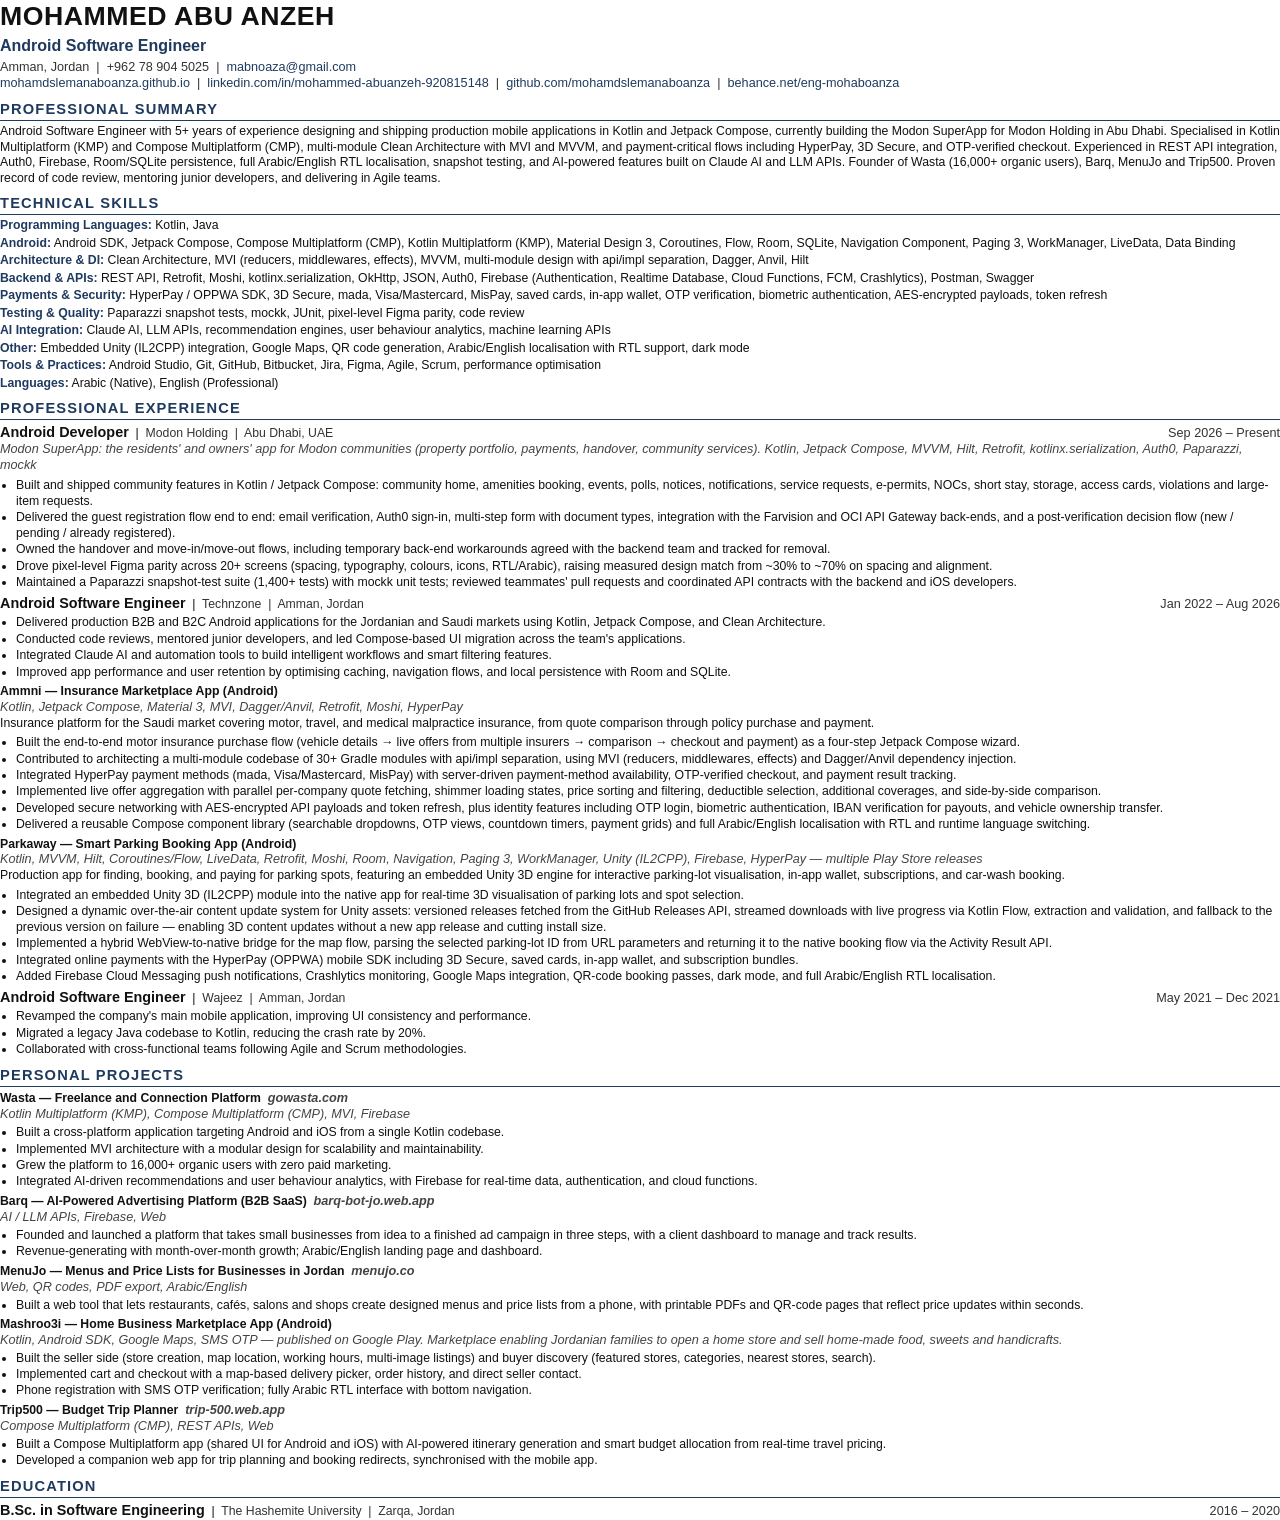
==== cv.html @ fe4af62a "Add Modon Holding role, SuperApp project, and regenerated CV Co-Authored-By: Claude Fable 5.1 <norep" ====
<!doctype html>
<html lang="en">
<head>
<meta charset="utf-8">
<title>Mohammed Abu Anzeh — CV</title>
<style>
@page{size:A4;margin:10mm 12mm}
*{box-sizing:border-box}
body{font-family:Carlito,Calibri,"Helvetica Neue",Arial,sans-serif;font-size:9.2pt;line-height:1.26;color:#111;margin:0}
h1{font-size:20pt;margin:0;letter-spacing:.02em}
.sub{font-size:12pt;font-weight:600;color:#1f3a5f;margin:2px 0 4px}
.contact{font-size:9.5pt;color:#333}
.contact a{color:#1f3a5f;text-decoration:none}
h2{font-size:11pt;text-transform:uppercase;letter-spacing:.08em;color:#1f3a5f;border-bottom:1.2px solid #1f3a5f;padding-bottom:2px;margin:8px 0 3px}
p{margin:0 0 4px}
ul{margin:2px 0 4px;padding-left:16px}
li{margin:0 0 1px}
.row{display:flex;justify-content:space-between;align-items:baseline;gap:12px}
.role{font-weight:700;font-size:10.8pt}
.org{color:#333}
.date{white-space:nowrap;color:#333;font-size:9.5pt}
.proj{margin-top:4px}
.proj .name{font-weight:700}
.stack{font-style:italic;color:#444;font-size:9.5pt}
.skills p{margin:0 0 2px}
.skills b{color:#1f3a5f}
.avoid{break-inside:auto}.row,.name,h2{break-after:avoid}
</style>
</head>
<body>

<h1>MOHAMMED ABU ANZEH</h1>
<div class="sub">Android Software Engineer</div>
<div class="contact">Amman, Jordan &nbsp;|&nbsp; +962 78 904 5025 &nbsp;|&nbsp; <a href="mailto:mabnoaza@gmail.com">mabnoaza@gmail.com</a><br>
<a href="https://mohamdslemanaboanza.github.io">mohamdslemanaboanza.github.io</a> &nbsp;|&nbsp; <a href="https://linkedin.com/in/mohammed-abuanzeh-920815148">linkedin.com/in/mohammed-abuanzeh-920815148</a> &nbsp;|&nbsp; <a href="https://github.com/mohamdslemanaboanza">github.com/mohamdslemanaboanza</a> &nbsp;|&nbsp; <a href="https://behance.net/eng-mohaboanza">behance.net/eng-mohaboanza</a></div>

<h2>Professional Summary</h2>
<p>Android Software Engineer with 5+ years of experience designing and shipping production mobile applications in Kotlin and Jetpack Compose, currently building the Modon SuperApp for Modon Holding in Abu Dhabi. Specialised in Kotlin Multiplatform (KMP) and Compose Multiplatform (CMP), multi-module Clean Architecture with MVI and MVVM, and payment-critical flows including HyperPay, 3D Secure, and OTP-verified checkout. Experienced in REST API integration, Auth0, Firebase, Room/SQLite persistence, full Arabic/English RTL localisation, snapshot testing, and AI-powered features built on Claude AI and LLM APIs. Founder of Wasta (16,000+ organic users), Barq, MenuJo and Trip500. Proven record of code review, mentoring junior developers, and delivering in Agile teams.</p>

<h2>Technical Skills</h2>
<div class="skills">
<p><b>Programming Languages:</b> Kotlin, Java</p>
<p><b>Android:</b> Android SDK, Jetpack Compose, Compose Multiplatform (CMP), Kotlin Multiplatform (KMP), Material Design 3, Coroutines, Flow, Room, SQLite, Navigation Component, Paging 3, WorkManager, LiveData, Data Binding</p>
<p><b>Architecture &amp; DI:</b> Clean Architecture, MVI (reducers, middlewares, effects), MVVM, multi-module design with api/impl separation, Dagger, Anvil, Hilt</p>
<p><b>Backend &amp; APIs:</b> REST API, Retrofit, Moshi, kotlinx.serialization, OkHttp, JSON, Auth0, Firebase (Authentication, Realtime Database, Cloud Functions, FCM, Crashlytics), Postman, Swagger</p>
<p><b>Payments &amp; Security:</b> HyperPay / OPPWA SDK, 3D Secure, mada, Visa/Mastercard, MisPay, saved cards, in-app wallet, OTP verification, biometric authentication, AES-encrypted payloads, token refresh</p>
<p><b>Testing &amp; Quality:</b> Paparazzi snapshot tests, mockk, JUnit, pixel-level Figma parity, code review</p>
<p><b>AI Integration:</b> Claude AI, LLM APIs, recommendation engines, user behaviour analytics, machine learning APIs</p>
<p><b>Other:</b> Embedded Unity (IL2CPP) integration, Google Maps, QR code generation, Arabic/English localisation with RTL support, dark mode</p>
<p><b>Tools &amp; Practices:</b> Android Studio, Git, GitHub, Bitbucket, Jira, Figma, Agile, Scrum, performance optimisation</p>
<p><b>Languages:</b> Arabic (Native), English (Professional)</p>
</div>

<h2>Professional Experience</h2>

<div class="avoid">
<div class="row"><span><span class="role">Android Developer</span> &nbsp;|&nbsp; <span class="org">Modon Holding &nbsp;|&nbsp; Abu Dhabi, UAE</span></span><span class="date">Sep 2026 – Present</span></div>
<p class="stack">Modon SuperApp: the residents' and owners' app for Modon communities (property portfolio, payments, handover, community services). Kotlin, Jetpack Compose, MVVM, Hilt, Retrofit, kotlinx.serialization, Auth0, Paparazzi, mockk</p>
<ul>
<li>Built and shipped community features in Kotlin / Jetpack Compose: community home, amenities booking, events, polls, notices, notifications, service requests, e-permits, NOCs, short stay, storage, access cards, violations and large-item requests.</li>
<li>Delivered the guest registration flow end to end: email verification, Auth0 sign-in, multi-step form with document types, integration with the Farvision and OCI API Gateway back-ends, and a post-verification decision flow (new / pending / already registered).</li>
<li>Owned the handover and move-in/move-out flows, including temporary back-end workarounds agreed with the backend team and tracked for removal.</li>
<li>Drove pixel-level Figma parity across 20+ screens (spacing, typography, colours, icons, RTL/Arabic), raising measured design match from ~30% to ~70% on spacing and alignment.</li>
<li>Maintained a Paparazzi snapshot-test suite (1,400+ tests) with mockk unit tests; reviewed teammates' pull requests and coordinated API contracts with the backend and iOS developers.</li>
</ul>
</div>

<div class="avoid">
<div class="row"><span><span class="role">Android Software Engineer</span> &nbsp;|&nbsp; <span class="org">Technzone &nbsp;|&nbsp; Amman, Jordan</span></span><span class="date">Jan 2022 – Aug 2026</span></div>
<ul>
<li>Delivered production B2B and B2C Android applications for the Jordanian and Saudi markets using Kotlin, Jetpack Compose, and Clean Architecture.</li>
<li>Conducted code reviews, mentored junior developers, and led Compose-based UI migration across the team's applications.</li>
<li>Integrated Claude AI and automation tools to build intelligent workflows and smart filtering features.</li>
<li>Improved app performance and user retention by optimising caching, navigation flows, and local persistence with Room and SQLite.</li>
</ul>
</div>

<div class="proj avoid">
<div class="name">Ammni — Insurance Marketplace App (Android)</div>
<div class="stack">Kotlin, Jetpack Compose, Material 3, MVI, Dagger/Anvil, Retrofit, Moshi, HyperPay</div>
<p>Insurance platform for the Saudi market covering motor, travel, and medical malpractice insurance, from quote comparison through policy purchase and payment.</p>
<ul>
<li>Built the end-to-end motor insurance purchase flow (vehicle details → live offers from multiple insurers → comparison → checkout and payment) as a four-step Jetpack Compose wizard.</li>
<li>Contributed to architecting a multi-module codebase of 30+ Gradle modules with api/impl separation, using MVI (reducers, middlewares, effects) and Dagger/Anvil dependency injection.</li>
<li>Integrated HyperPay payment methods (mada, Visa/Mastercard, MisPay) with server-driven payment-method availability, OTP-verified checkout, and payment result tracking.</li>
<li>Implemented live offer aggregation with parallel per-company quote fetching, shimmer loading states, price sorting and filtering, deductible selection, additional coverages, and side-by-side comparison.</li>
<li>Developed secure networking with AES-encrypted API payloads and token refresh, plus identity features including OTP login, biometric authentication, IBAN verification for payouts, and vehicle ownership transfer.</li>
<li>Delivered a reusable Compose component library (searchable dropdowns, OTP views, countdown timers, payment grids) and full Arabic/English localisation with RTL and runtime language switching.</li>
</ul>
</div>

<div class="proj avoid">
<div class="name">Parkaway — Smart Parking Booking App (Android)</div>
<div class="stack">Kotlin, MVVM, Hilt, Coroutines/Flow, LiveData, Retrofit, Moshi, Room, Navigation, Paging 3, WorkManager, Unity (IL2CPP), Firebase, HyperPay — multiple Play Store releases</div>
<p>Production app for finding, booking, and paying for parking spots, featuring an embedded Unity 3D engine for interactive parking-lot visualisation, in-app wallet, subscriptions, and car-wash booking.</p>
<ul>
<li>Integrated an embedded Unity 3D (IL2CPP) module into the native app for real-time 3D visualisation of parking lots and spot selection.</li>
<li>Designed a dynamic over-the-air content update system for Unity assets: versioned releases fetched from the GitHub Releases API, streamed downloads with live progress via Kotlin Flow, extraction and validation, and fallback to the previous version on failure — enabling 3D content updates without a new app release and cutting install size.</li>
<li>Implemented a hybrid WebView-to-native bridge for the map flow, parsing the selected parking-lot ID from URL parameters and returning it to the native booking flow via the Activity Result API.</li>
<li>Integrated online payments with the HyperPay (OPPWA) mobile SDK including 3D Secure, saved cards, in-app wallet, and subscription bundles.</li>
<li>Added Firebase Cloud Messaging push notifications, Crashlytics monitoring, Google Maps integration, QR-code booking passes, dark mode, and full Arabic/English RTL localisation.</li>
</ul>
</div>

<div class="avoid">
<div class="row"><span><span class="role">Android Software Engineer</span> &nbsp;|&nbsp; <span class="org">Wajeez &nbsp;|&nbsp; Amman, Jordan</span></span><span class="date">May 2021 – Dec 2021</span></div>
<ul>
<li>Revamped the company's main mobile application, improving UI consistency and performance.</li>
<li>Migrated a legacy Java codebase to Kotlin, reducing the crash rate by 20%.</li>
<li>Collaborated with cross-functional teams following Agile and Scrum methodologies.</li>
</ul>
</div>

<h2>Personal Projects</h2>

<div class="proj avoid">
<div class="name">Wasta — Freelance and Connection Platform &nbsp;<span class="stack">gowasta.com</span></div>
<div class="stack">Kotlin Multiplatform (KMP), Compose Multiplatform (CMP), MVI, Firebase</div>
<ul>
<li>Built a cross-platform application targeting Android and iOS from a single Kotlin codebase.</li>
<li>Implemented MVI architecture with a modular design for scalability and maintainability.</li>
<li>Grew the platform to 16,000+ organic users with zero paid marketing.</li>
<li>Integrated AI-driven recommendations and user behaviour analytics, with Firebase for real-time data, authentication, and cloud functions.</li>
</ul>
</div>

<div class="proj avoid">
<div class="name">Barq — AI-Powered Advertising Platform (B2B SaaS) &nbsp;<span class="stack">barq-bot-jo.web.app</span></div>
<div class="stack">AI / LLM APIs, Firebase, Web</div>
<ul>
<li>Founded and launched a platform that takes small businesses from idea to a finished ad campaign in three steps, with a client dashboard to manage and track results.</li>
<li>Revenue-generating with month-over-month growth; Arabic/English landing page and dashboard.</li>
</ul>
</div>

<div class="proj avoid">
<div class="name">MenuJo — Menus and Price Lists for Businesses in Jordan &nbsp;<span class="stack">menujo.co</span></div>
<div class="stack">Web, QR codes, PDF export, Arabic/English</div>
<ul>
<li>Built a web tool that lets restaurants, cafés, salons and shops create designed menus and price lists from a phone, with printable PDFs and QR-code pages that reflect price updates within seconds.</li>
</ul>
</div>

<div class="proj avoid">
<div class="name">Mashroo3i — Home Business Marketplace App (Android)</div>
<div class="stack">Kotlin, Android SDK, Google Maps, SMS OTP — published on Google Play. Marketplace enabling Jordanian families to open a home store and sell home-made food, sweets and handicrafts.</div>
<ul>
<li>Built the seller side (store creation, map location, working hours, multi-image listings) and buyer discovery (featured stores, categories, nearest stores, search).</li>
<li>Implemented cart and checkout with a map-based delivery picker, order history, and direct seller contact.</li>
<li>Phone registration with SMS OTP verification; fully Arabic RTL interface with bottom navigation.</li>
</ul>
</div>

<div class="proj avoid">
<div class="name">Trip500 — Budget Trip Planner &nbsp;<span class="stack">trip-500.web.app</span></div>
<div class="stack">Compose Multiplatform (CMP), REST APIs, Web</div>
<ul>
<li>Built a Compose Multiplatform app (shared UI for Android and iOS) with AI-powered itinerary generation and smart budget allocation from real-time travel pricing.</li>
<li>Developed a companion web app for trip planning and booking redirects, synchronised with the mobile app.</li>
</ul>
</div>

<h2>Education</h2>
<div class="row"><span><span class="role">B.Sc. in Software Engineering</span> &nbsp;|&nbsp; <span class="org">The Hashemite University &nbsp;|&nbsp; Zarqa, Jordan</span></span><span class="date">2016 – 2020</span></div>

</body>
</html>
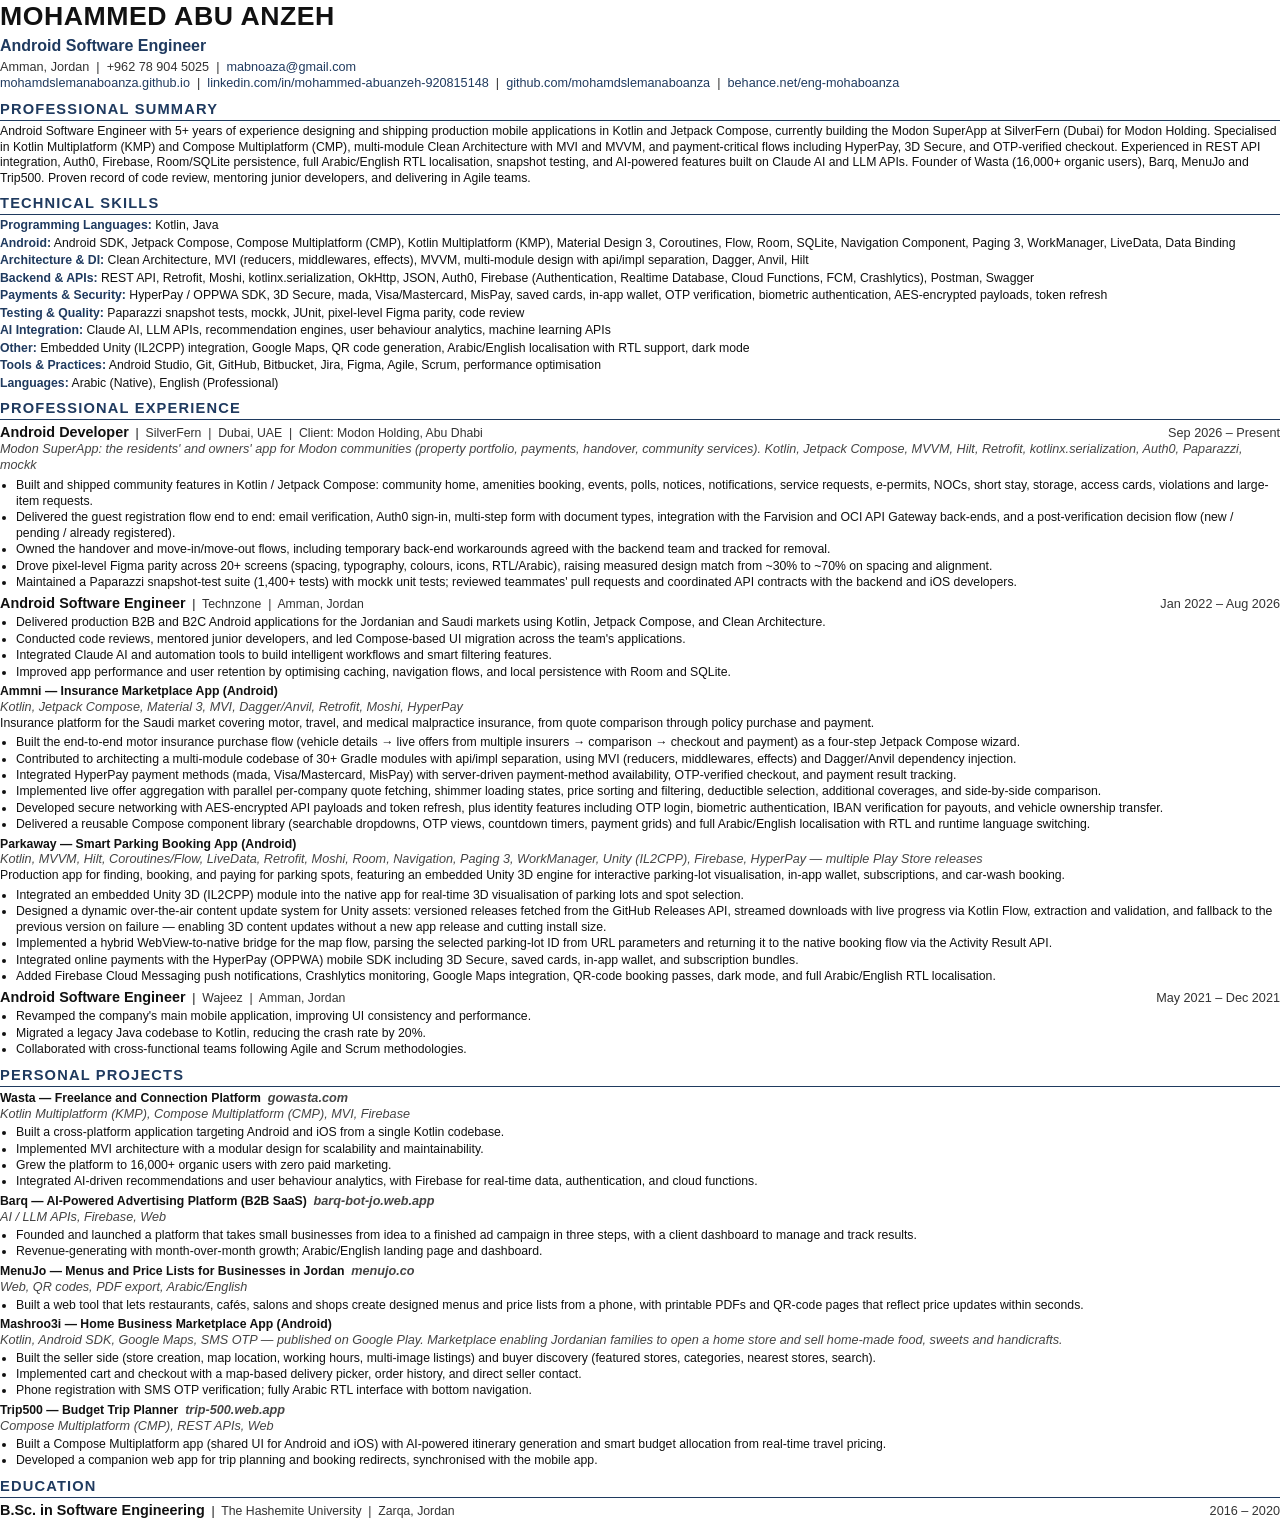
==== commit a3f4f3d1: "Employer is SilverFern (Dubai), Modon Holding is the client Co-Authored-By: Claude Fable 5.1 <norepl" ====
--- a/cv.html
+++ b/cv.html
@@ -35,7 +35,7 @@
 <a href="https://mohamdslemanaboanza.github.io">mohamdslemanaboanza.github.io</a> &nbsp;|&nbsp; <a href="https://linkedin.com/in/mohammed-abuanzeh-920815148">linkedin.com/in/mohammed-abuanzeh-920815148</a> &nbsp;|&nbsp; <a href="https://github.com/mohamdslemanaboanza">github.com/mohamdslemanaboanza</a> &nbsp;|&nbsp; <a href="https://behance.net/eng-mohaboanza">behance.net/eng-mohaboanza</a></div>
 
 <h2>Professional Summary</h2>
-<p>Android Software Engineer with 5+ years of experience designing and shipping production mobile applications in Kotlin and Jetpack Compose, currently building the Modon SuperApp for Modon Holding in Abu Dhabi. Specialised in Kotlin Multiplatform (KMP) and Compose Multiplatform (CMP), multi-module Clean Architecture with MVI and MVVM, and payment-critical flows including HyperPay, 3D Secure, and OTP-verified checkout. Experienced in REST API integration, Auth0, Firebase, Room/SQLite persistence, full Arabic/English RTL localisation, snapshot testing, and AI-powered features built on Claude AI and LLM APIs. Founder of Wasta (16,000+ organic users), Barq, MenuJo and Trip500. Proven record of code review, mentoring junior developers, and delivering in Agile teams.</p>
+<p>Android Software Engineer with 5+ years of experience designing and shipping production mobile applications in Kotlin and Jetpack Compose, currently building the Modon SuperApp at SilverFern (Dubai) for Modon Holding. Specialised in Kotlin Multiplatform (KMP) and Compose Multiplatform (CMP), multi-module Clean Architecture with MVI and MVVM, and payment-critical flows including HyperPay, 3D Secure, and OTP-verified checkout. Experienced in REST API integration, Auth0, Firebase, Room/SQLite persistence, full Arabic/English RTL localisation, snapshot testing, and AI-powered features built on Claude AI and LLM APIs. Founder of Wasta (16,000+ organic users), Barq, MenuJo and Trip500. Proven record of code review, mentoring junior developers, and delivering in Agile teams.</p>
 
 <h2>Technical Skills</h2>
 <div class="skills">
@@ -54,7 +54,7 @@
 <h2>Professional Experience</h2>
 
 <div class="avoid">
-<div class="row"><span><span class="role">Android Developer</span> &nbsp;|&nbsp; <span class="org">Modon Holding &nbsp;|&nbsp; Abu Dhabi, UAE</span></span><span class="date">Sep 2026 – Present</span></div>
+<div class="row"><span><span class="role">Android Developer</span> &nbsp;|&nbsp; <span class="org">SilverFern &nbsp;|&nbsp; Dubai, UAE &nbsp;|&nbsp; Client: Modon Holding, Abu Dhabi</span></span><span class="date">Sep 2026 – Present</span></div>
 <p class="stack">Modon SuperApp: the residents' and owners' app for Modon communities (property portfolio, payments, handover, community services). Kotlin, Jetpack Compose, MVVM, Hilt, Retrofit, kotlinx.serialization, Auth0, Paparazzi, mockk</p>
 <ul>
 <li>Built and shipped community features in Kotlin / Jetpack Compose: community home, amenities booking, events, polls, notices, notifications, service requests, e-permits, NOCs, short stay, storage, access cards, violations and large-item requests.</li>
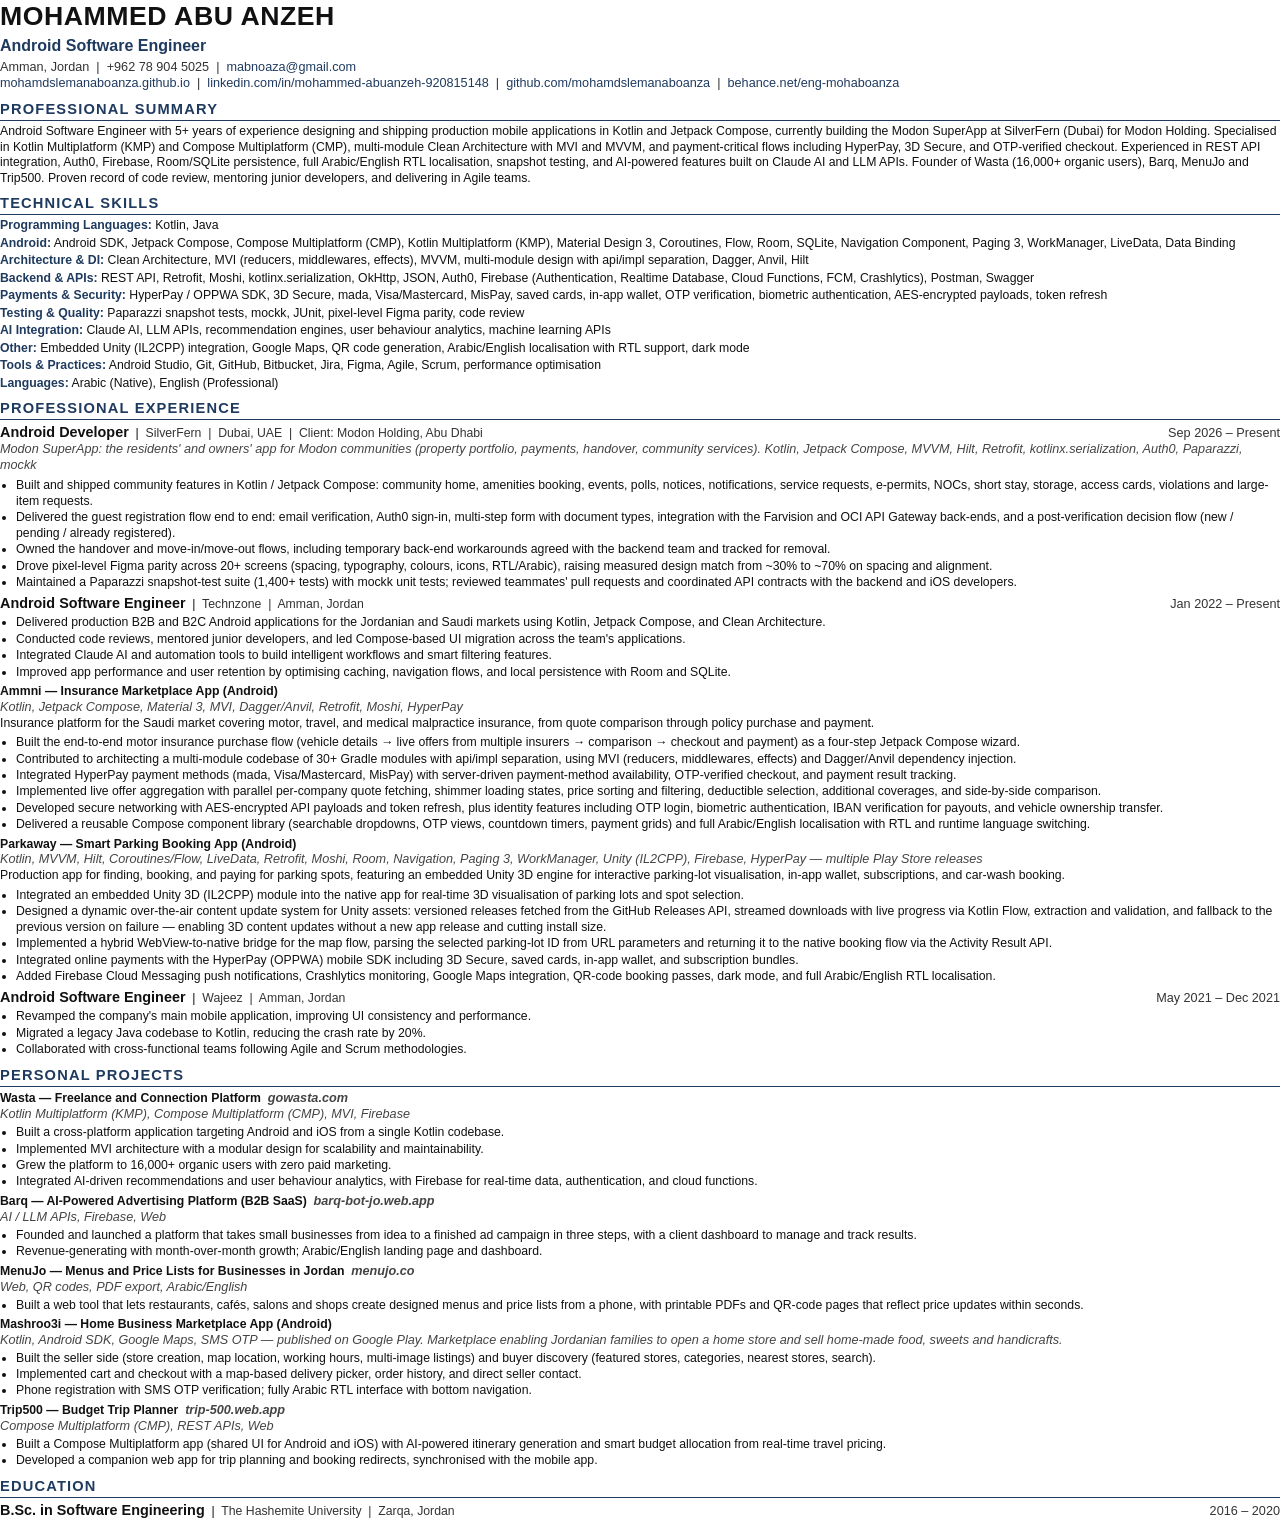
==== commit 477b1987: "Technzone role is ongoing Co-Authored-By: Claude Fable 5.1 <noreply@anthropic.com>" ====
--- a/cv.html
+++ b/cv.html
@@ -66,7 +66,7 @@
 </div>
 
 <div class="avoid">
-<div class="row"><span><span class="role">Android Software Engineer</span> &nbsp;|&nbsp; <span class="org">Technzone &nbsp;|&nbsp; Amman, Jordan</span></span><span class="date">Jan 2022 – Aug 2026</span></div>
+<div class="row"><span><span class="role">Android Software Engineer</span> &nbsp;|&nbsp; <span class="org">Technzone &nbsp;|&nbsp; Amman, Jordan</span></span><span class="date">Jan 2022 – Present</span></div>
 <ul>
 <li>Delivered production B2B and B2C Android applications for the Jordanian and Saudi markets using Kotlin, Jetpack Compose, and Clean Architecture.</li>
 <li>Conducted code reviews, mentored junior developers, and led Compose-based UI migration across the team's applications.</li>
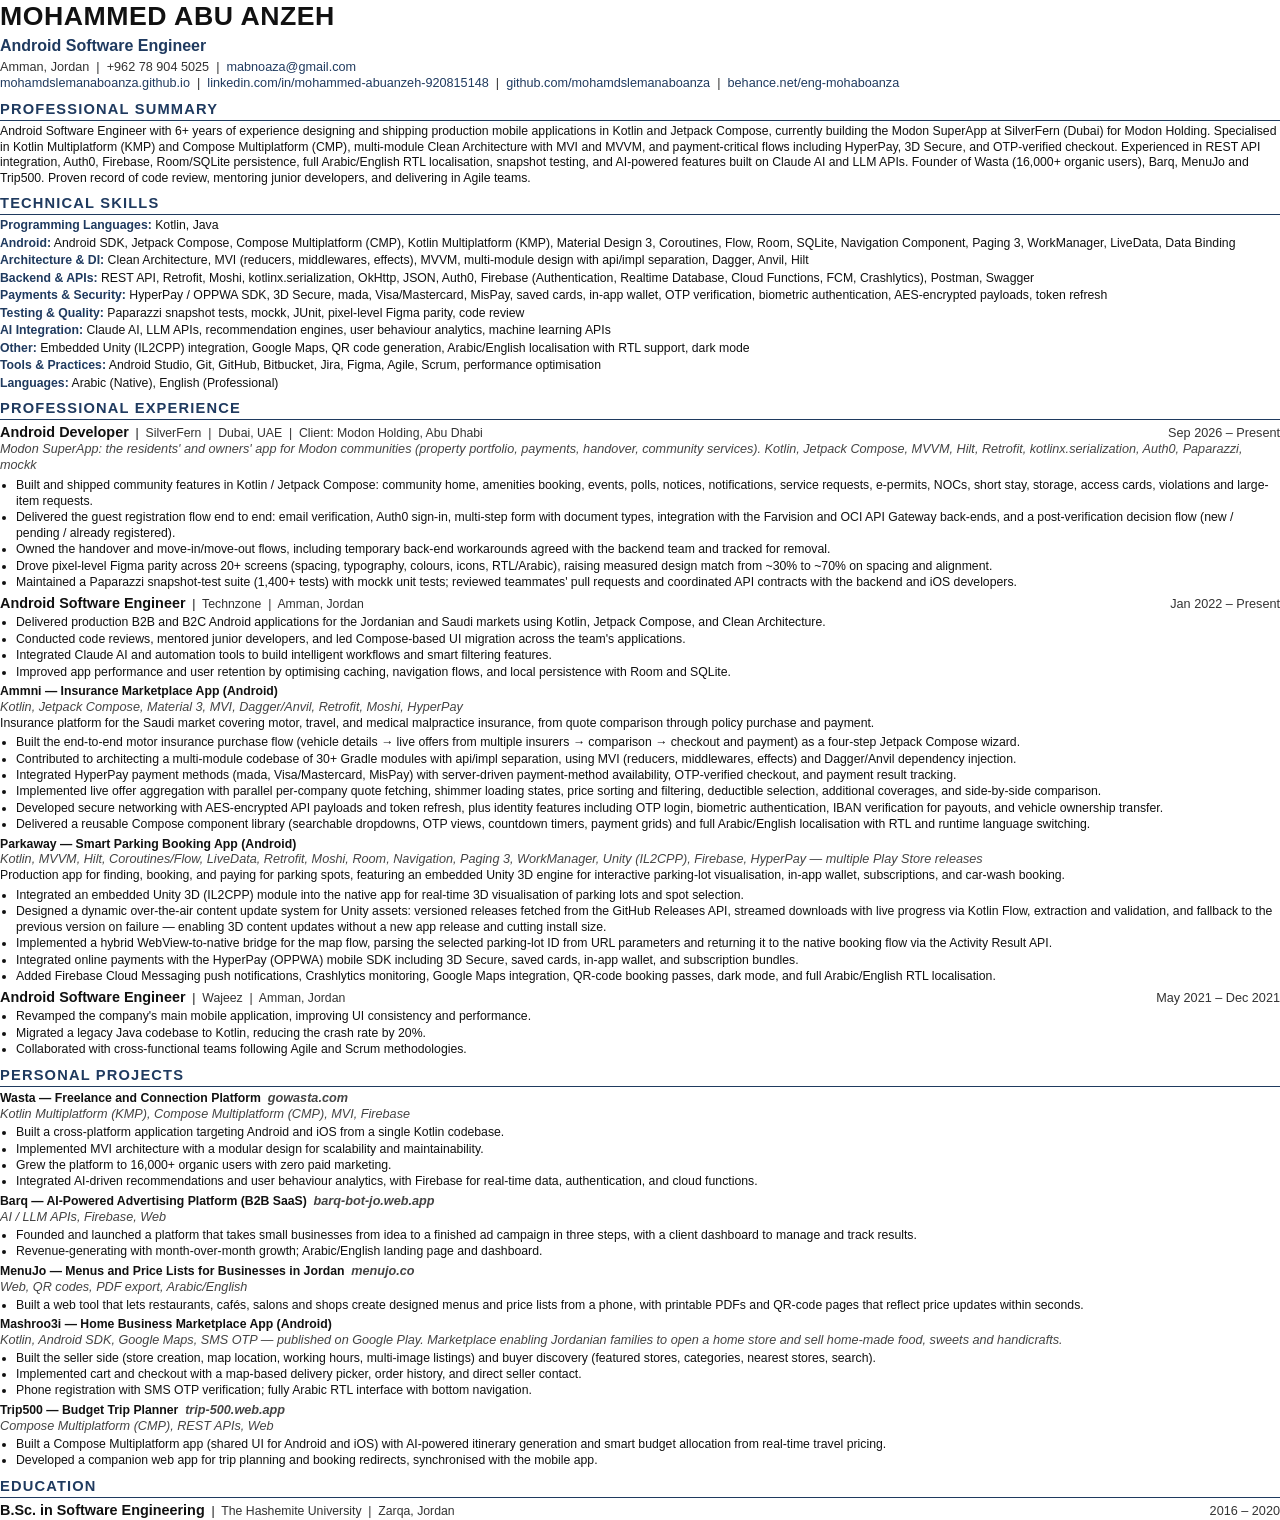
==== commit 96f1cac3: "Update experience to 6+ years on site and CV Co-Authored-By: Claude Opus 5.5 <noreply@anthropic.com>" ====
--- a/cv.html
+++ b/cv.html
@@ -35,7 +35,7 @@
 <a href="https://mohamdslemanaboanza.github.io">mohamdslemanaboanza.github.io</a> &nbsp;|&nbsp; <a href="https://linkedin.com/in/mohammed-abuanzeh-920815148">linkedin.com/in/mohammed-abuanzeh-920815148</a> &nbsp;|&nbsp; <a href="https://github.com/mohamdslemanaboanza">github.com/mohamdslemanaboanza</a> &nbsp;|&nbsp; <a href="https://behance.net/eng-mohaboanza">behance.net/eng-mohaboanza</a></div>
 
 <h2>Professional Summary</h2>
-<p>Android Software Engineer with 5+ years of experience designing and shipping production mobile applications in Kotlin and Jetpack Compose, currently building the Modon SuperApp at SilverFern (Dubai) for Modon Holding. Specialised in Kotlin Multiplatform (KMP) and Compose Multiplatform (CMP), multi-module Clean Architecture with MVI and MVVM, and payment-critical flows including HyperPay, 3D Secure, and OTP-verified checkout. Experienced in REST API integration, Auth0, Firebase, Room/SQLite persistence, full Arabic/English RTL localisation, snapshot testing, and AI-powered features built on Claude AI and LLM APIs. Founder of Wasta (16,000+ organic users), Barq, MenuJo and Trip500. Proven record of code review, mentoring junior developers, and delivering in Agile teams.</p>
+<p>Android Software Engineer with 6+ years of experience designing and shipping production mobile applications in Kotlin and Jetpack Compose, currently building the Modon SuperApp at SilverFern (Dubai) for Modon Holding. Specialised in Kotlin Multiplatform (KMP) and Compose Multiplatform (CMP), multi-module Clean Architecture with MVI and MVVM, and payment-critical flows including HyperPay, 3D Secure, and OTP-verified checkout. Experienced in REST API integration, Auth0, Firebase, Room/SQLite persistence, full Arabic/English RTL localisation, snapshot testing, and AI-powered features built on Claude AI and LLM APIs. Founder of Wasta (16,000+ organic users), Barq, MenuJo and Trip500. Proven record of code review, mentoring junior developers, and delivering in Agile teams.</p>
 
 <h2>Technical Skills</h2>
 <div class="skills">
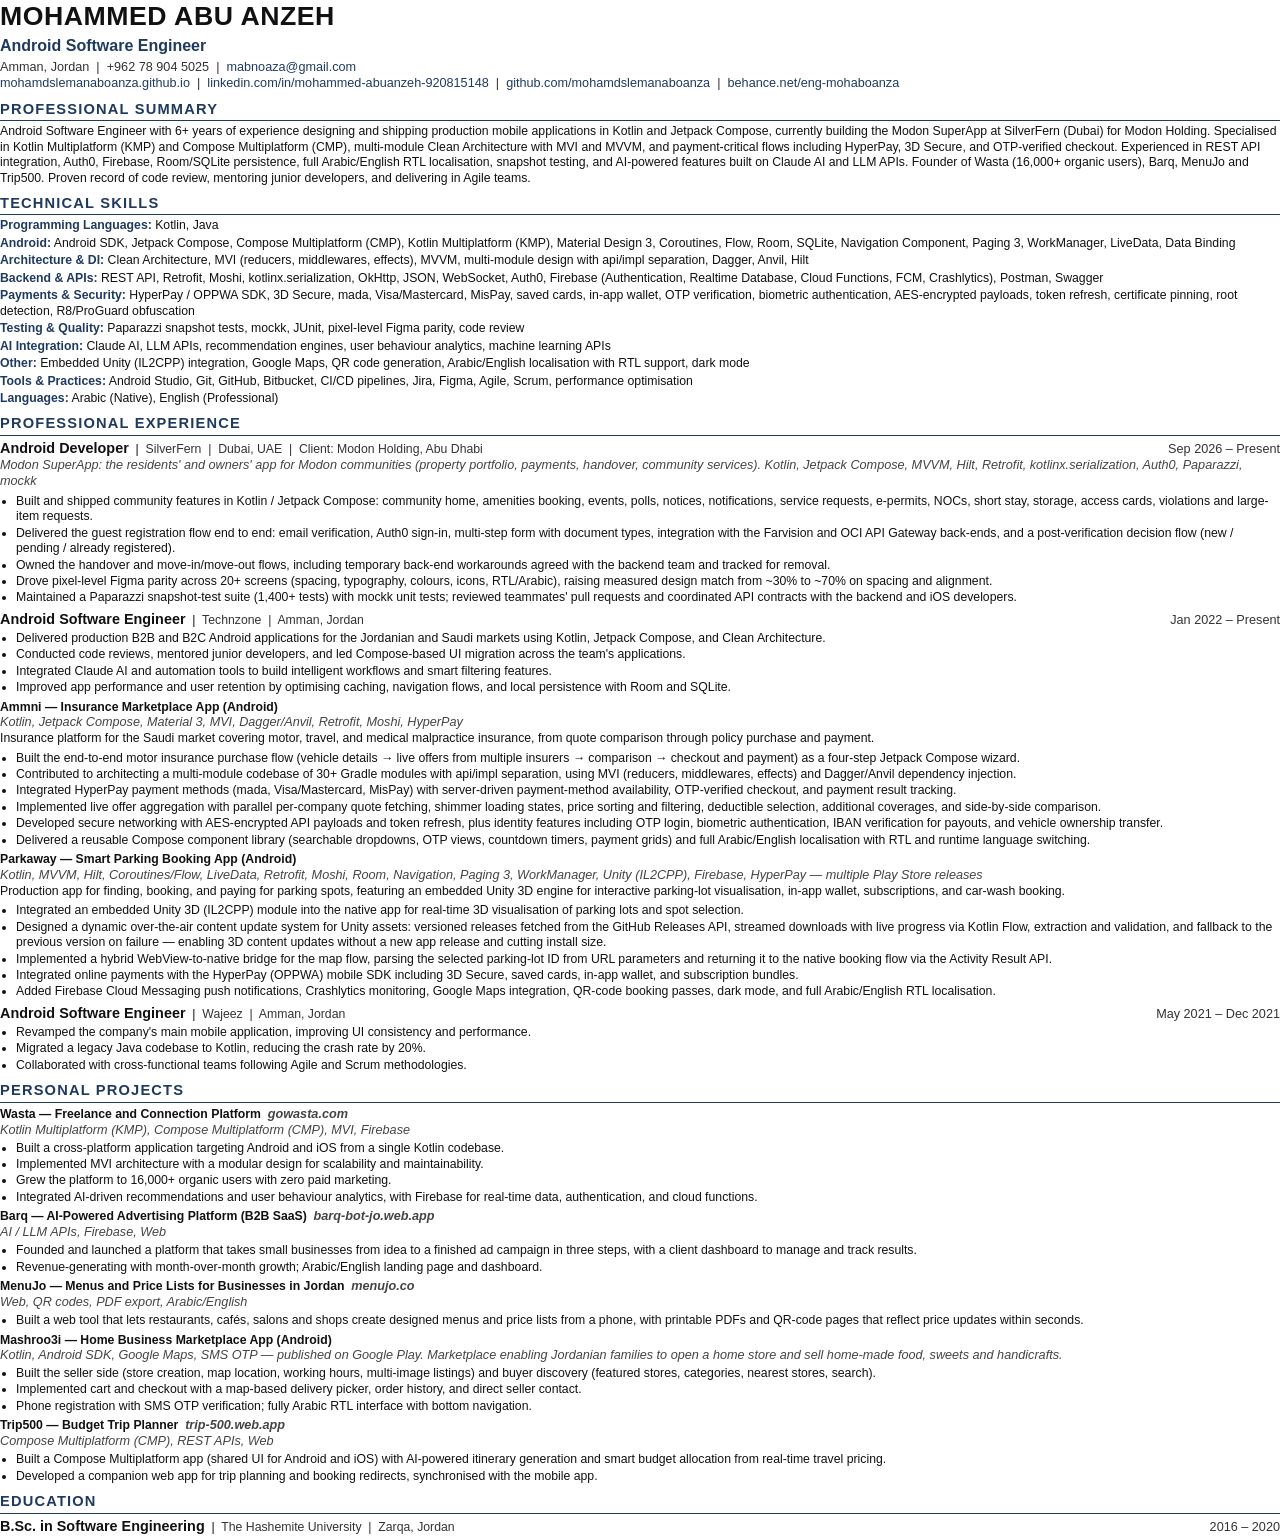
==== commit 2aca9f41: "Add WebSocket, CI/CD and app security skills to site and CV Co-Authored-By: Claude Opus 5.5 <noreply" ====
--- a/cv.html
+++ b/cv.html
@@ -42,12 +42,12 @@
 <p><b>Programming Languages:</b> Kotlin, Java</p>
 <p><b>Android:</b> Android SDK, Jetpack Compose, Compose Multiplatform (CMP), Kotlin Multiplatform (KMP), Material Design 3, Coroutines, Flow, Room, SQLite, Navigation Component, Paging 3, WorkManager, LiveData, Data Binding</p>
 <p><b>Architecture &amp; DI:</b> Clean Architecture, MVI (reducers, middlewares, effects), MVVM, multi-module design with api/impl separation, Dagger, Anvil, Hilt</p>
-<p><b>Backend &amp; APIs:</b> REST API, Retrofit, Moshi, kotlinx.serialization, OkHttp, JSON, Auth0, Firebase (Authentication, Realtime Database, Cloud Functions, FCM, Crashlytics), Postman, Swagger</p>
-<p><b>Payments &amp; Security:</b> HyperPay / OPPWA SDK, 3D Secure, mada, Visa/Mastercard, MisPay, saved cards, in-app wallet, OTP verification, biometric authentication, AES-encrypted payloads, token refresh</p>
+<p><b>Backend &amp; APIs:</b> REST API, Retrofit, Moshi, kotlinx.serialization, OkHttp, JSON, WebSocket, Auth0, Firebase (Authentication, Realtime Database, Cloud Functions, FCM, Crashlytics), Postman, Swagger</p>
+<p><b>Payments &amp; Security:</b> HyperPay / OPPWA SDK, 3D Secure, mada, Visa/Mastercard, MisPay, saved cards, in-app wallet, OTP verification, biometric authentication, AES-encrypted payloads, token refresh, certificate pinning, root detection, R8/ProGuard obfuscation</p>
 <p><b>Testing &amp; Quality:</b> Paparazzi snapshot tests, mockk, JUnit, pixel-level Figma parity, code review</p>
 <p><b>AI Integration:</b> Claude AI, LLM APIs, recommendation engines, user behaviour analytics, machine learning APIs</p>
 <p><b>Other:</b> Embedded Unity (IL2CPP) integration, Google Maps, QR code generation, Arabic/English localisation with RTL support, dark mode</p>
-<p><b>Tools &amp; Practices:</b> Android Studio, Git, GitHub, Bitbucket, Jira, Figma, Agile, Scrum, performance optimisation</p>
+<p><b>Tools &amp; Practices:</b> Android Studio, Git, GitHub, Bitbucket, CI/CD pipelines, Jira, Figma, Agile, Scrum, performance optimisation</p>
 <p><b>Languages:</b> Arabic (Native), English (Professional)</p>
 </div>
 
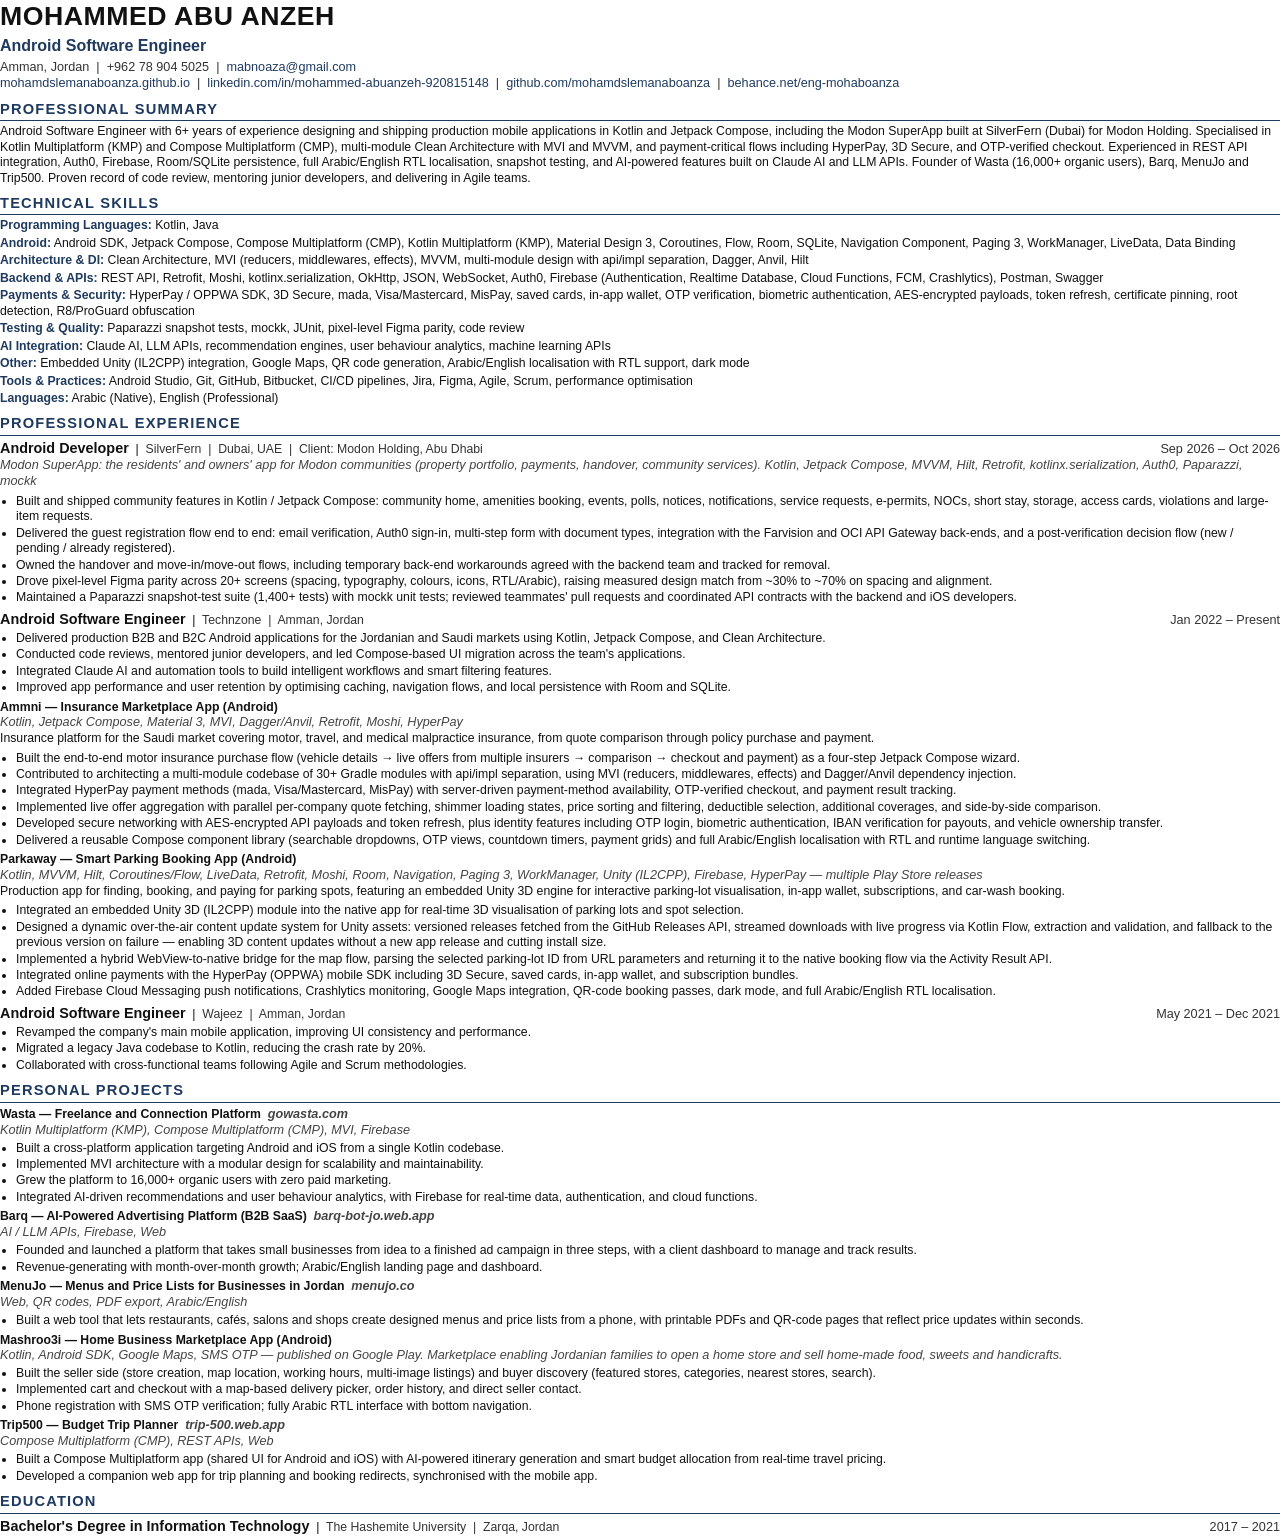
==== commit 6f5e9a7d: "Match LinkedIn: SilverFern ended Oct 2026, B.Sc. Information Technology 2017-2021 Co-Authored-By: Cl" ====
--- a/cv.html
+++ b/cv.html
@@ -35,7 +35,7 @@
 <a href="https://mohamdslemanaboanza.github.io">mohamdslemanaboanza.github.io</a> &nbsp;|&nbsp; <a href="https://linkedin.com/in/mohammed-abuanzeh-920815148">linkedin.com/in/mohammed-abuanzeh-920815148</a> &nbsp;|&nbsp; <a href="https://github.com/mohamdslemanaboanza">github.com/mohamdslemanaboanza</a> &nbsp;|&nbsp; <a href="https://behance.net/eng-mohaboanza">behance.net/eng-mohaboanza</a></div>
 
 <h2>Professional Summary</h2>
-<p>Android Software Engineer with 6+ years of experience designing and shipping production mobile applications in Kotlin and Jetpack Compose, currently building the Modon SuperApp at SilverFern (Dubai) for Modon Holding. Specialised in Kotlin Multiplatform (KMP) and Compose Multiplatform (CMP), multi-module Clean Architecture with MVI and MVVM, and payment-critical flows including HyperPay, 3D Secure, and OTP-verified checkout. Experienced in REST API integration, Auth0, Firebase, Room/SQLite persistence, full Arabic/English RTL localisation, snapshot testing, and AI-powered features built on Claude AI and LLM APIs. Founder of Wasta (16,000+ organic users), Barq, MenuJo and Trip500. Proven record of code review, mentoring junior developers, and delivering in Agile teams.</p>
+<p>Android Software Engineer with 6+ years of experience designing and shipping production mobile applications in Kotlin and Jetpack Compose, including the Modon SuperApp built at SilverFern (Dubai) for Modon Holding. Specialised in Kotlin Multiplatform (KMP) and Compose Multiplatform (CMP), multi-module Clean Architecture with MVI and MVVM, and payment-critical flows including HyperPay, 3D Secure, and OTP-verified checkout. Experienced in REST API integration, Auth0, Firebase, Room/SQLite persistence, full Arabic/English RTL localisation, snapshot testing, and AI-powered features built on Claude AI and LLM APIs. Founder of Wasta (16,000+ organic users), Barq, MenuJo and Trip500. Proven record of code review, mentoring junior developers, and delivering in Agile teams.</p>
 
 <h2>Technical Skills</h2>
 <div class="skills">
@@ -54,7 +54,7 @@
 <h2>Professional Experience</h2>
 
 <div class="avoid">
-<div class="row"><span><span class="role">Android Developer</span> &nbsp;|&nbsp; <span class="org">SilverFern &nbsp;|&nbsp; Dubai, UAE &nbsp;|&nbsp; Client: Modon Holding, Abu Dhabi</span></span><span class="date">Sep 2026 – Present</span></div>
+<div class="row"><span><span class="role">Android Developer</span> &nbsp;|&nbsp; <span class="org">SilverFern &nbsp;|&nbsp; Dubai, UAE &nbsp;|&nbsp; Client: Modon Holding, Abu Dhabi</span></span><span class="date">Sep 2026 – Oct 2026</span></div>
 <p class="stack">Modon SuperApp: the residents' and owners' app for Modon communities (property portfolio, payments, handover, community services). Kotlin, Jetpack Compose, MVVM, Hilt, Retrofit, kotlinx.serialization, Auth0, Paparazzi, mockk</p>
 <ul>
 <li>Built and shipped community features in Kotlin / Jetpack Compose: community home, amenities booking, events, polls, notices, notifications, service requests, e-permits, NOCs, short stay, storage, access cards, violations and large-item requests.</li>
@@ -161,7 +161,7 @@
 </div>
 
 <h2>Education</h2>
-<div class="row"><span><span class="role">B.Sc. in Software Engineering</span> &nbsp;|&nbsp; <span class="org">The Hashemite University &nbsp;|&nbsp; Zarqa, Jordan</span></span><span class="date">2016 – 2020</span></div>
+<div class="row"><span><span class="role">Bachelor's Degree in Information Technology</span> &nbsp;|&nbsp; <span class="org">The Hashemite University &nbsp;|&nbsp; Zarqa, Jordan</span></span><span class="date">2017 – 2021</span></div>
 
 </body>
 </html>
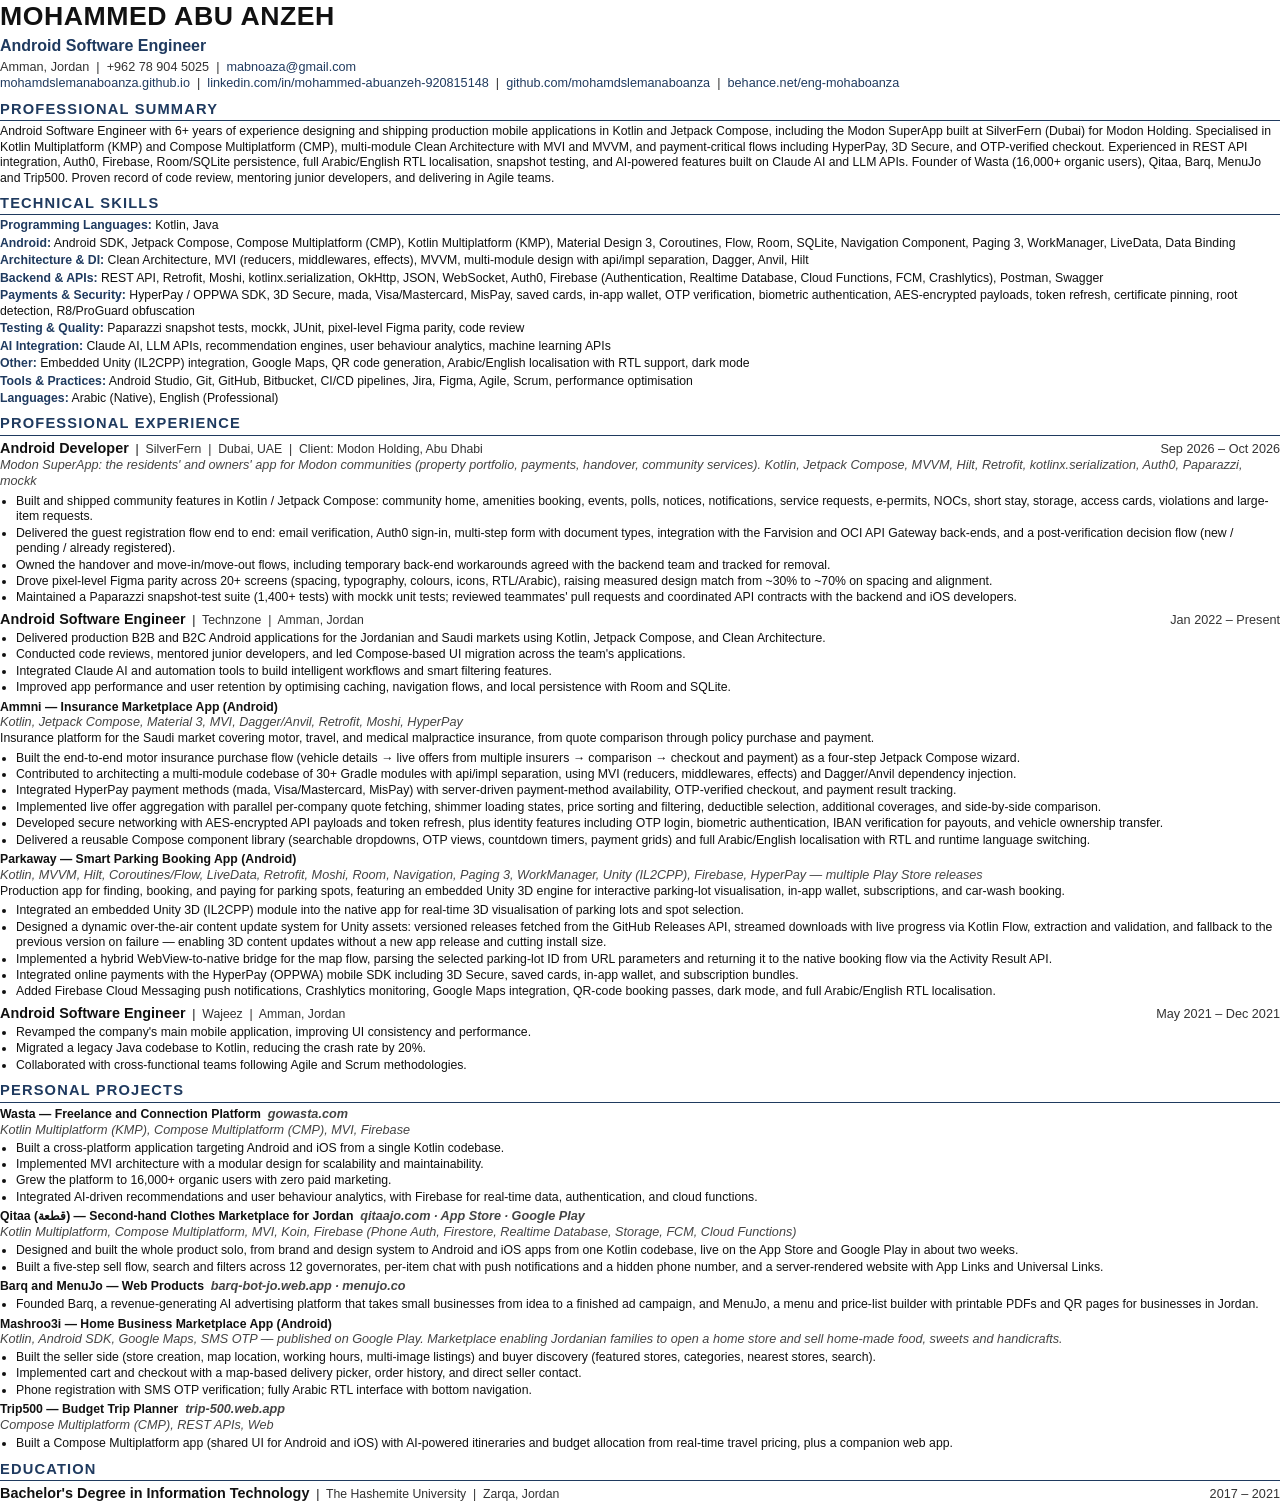
==== commit 1cb0c040: "Add Qitaa: product card, detail page with gallery (EN/AR), CV entry Co-Authored-By: Claude Opus 5.5 " ====
--- a/cv.html
+++ b/cv.html
@@ -35,7 +35,7 @@
 <a href="https://mohamdslemanaboanza.github.io">mohamdslemanaboanza.github.io</a> &nbsp;|&nbsp; <a href="https://linkedin.com/in/mohammed-abuanzeh-920815148">linkedin.com/in/mohammed-abuanzeh-920815148</a> &nbsp;|&nbsp; <a href="https://github.com/mohamdslemanaboanza">github.com/mohamdslemanaboanza</a> &nbsp;|&nbsp; <a href="https://behance.net/eng-mohaboanza">behance.net/eng-mohaboanza</a></div>
 
 <h2>Professional Summary</h2>
-<p>Android Software Engineer with 6+ years of experience designing and shipping production mobile applications in Kotlin and Jetpack Compose, including the Modon SuperApp built at SilverFern (Dubai) for Modon Holding. Specialised in Kotlin Multiplatform (KMP) and Compose Multiplatform (CMP), multi-module Clean Architecture with MVI and MVVM, and payment-critical flows including HyperPay, 3D Secure, and OTP-verified checkout. Experienced in REST API integration, Auth0, Firebase, Room/SQLite persistence, full Arabic/English RTL localisation, snapshot testing, and AI-powered features built on Claude AI and LLM APIs. Founder of Wasta (16,000+ organic users), Barq, MenuJo and Trip500. Proven record of code review, mentoring junior developers, and delivering in Agile teams.</p>
+<p>Android Software Engineer with 6+ years of experience designing and shipping production mobile applications in Kotlin and Jetpack Compose, including the Modon SuperApp built at SilverFern (Dubai) for Modon Holding. Specialised in Kotlin Multiplatform (KMP) and Compose Multiplatform (CMP), multi-module Clean Architecture with MVI and MVVM, and payment-critical flows including HyperPay, 3D Secure, and OTP-verified checkout. Experienced in REST API integration, Auth0, Firebase, Room/SQLite persistence, full Arabic/English RTL localisation, snapshot testing, and AI-powered features built on Claude AI and LLM APIs. Founder of Wasta (16,000+ organic users), Qitaa, Barq, MenuJo and Trip500. Proven record of code review, mentoring junior developers, and delivering in Agile teams.</p>
 
 <h2>Technical Skills</h2>
 <div class="skills">
@@ -125,19 +125,18 @@
 </div>
 
 <div class="proj avoid">
-<div class="name">Barq — AI-Powered Advertising Platform (B2B SaaS) &nbsp;<span class="stack">barq-bot-jo.web.app</span></div>
-<div class="stack">AI / LLM APIs, Firebase, Web</div>
+<div class="name">Qitaa (قطعة) — Second-hand Clothes Marketplace for Jordan &nbsp;<span class="stack">qitaajo.com · App Store · Google Play</span></div>
+<div class="stack">Kotlin Multiplatform, Compose Multiplatform, MVI, Koin, Firebase (Phone Auth, Firestore, Realtime Database, Storage, FCM, Cloud Functions)</div>
 <ul>
-<li>Founded and launched a platform that takes small businesses from idea to a finished ad campaign in three steps, with a client dashboard to manage and track results.</li>
-<li>Revenue-generating with month-over-month growth; Arabic/English landing page and dashboard.</li>
+<li>Designed and built the whole product solo, from brand and design system to Android and iOS apps from one Kotlin codebase, live on the App Store and Google Play in about two weeks.</li>
+<li>Built a five-step sell flow, search and filters across 12 governorates, per-item chat with push notifications and a hidden phone number, and a server-rendered website with App Links and Universal Links.</li>
 </ul>
 </div>
 
 <div class="proj avoid">
-<div class="name">MenuJo — Menus and Price Lists for Businesses in Jordan &nbsp;<span class="stack">menujo.co</span></div>
-<div class="stack">Web, QR codes, PDF export, Arabic/English</div>
+<div class="name">Barq and MenuJo — Web Products &nbsp;<span class="stack">barq-bot-jo.web.app · menujo.co</span></div>
 <ul>
-<li>Built a web tool that lets restaurants, cafés, salons and shops create designed menus and price lists from a phone, with printable PDFs and QR-code pages that reflect price updates within seconds.</li>
+<li>Founded Barq, a revenue-generating AI advertising platform that takes small businesses from idea to a finished ad campaign, and MenuJo, a menu and price-list builder with printable PDFs and QR pages for businesses in Jordan.</li>
 </ul>
 </div>
 
@@ -155,8 +154,7 @@
 <div class="name">Trip500 — Budget Trip Planner &nbsp;<span class="stack">trip-500.web.app</span></div>
 <div class="stack">Compose Multiplatform (CMP), REST APIs, Web</div>
 <ul>
-<li>Built a Compose Multiplatform app (shared UI for Android and iOS) with AI-powered itinerary generation and smart budget allocation from real-time travel pricing.</li>
-<li>Developed a companion web app for trip planning and booking redirects, synchronised with the mobile app.</li>
+<li>Built a Compose Multiplatform app (shared UI for Android and iOS) with AI-powered itineraries and budget allocation from real-time travel pricing, plus a companion web app.</li>
 </ul>
 </div>
 
